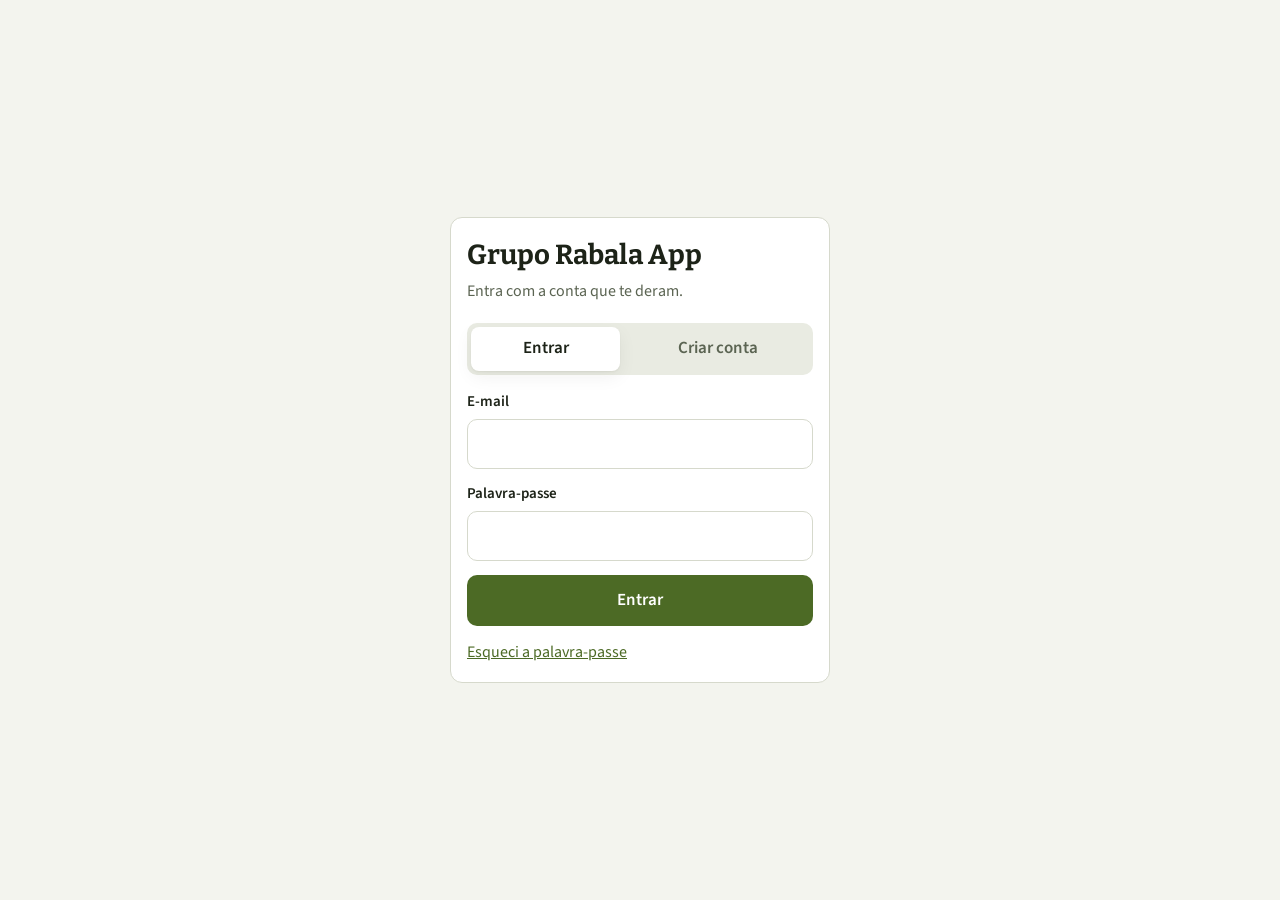
==== demo/index.html @ f33d8b39 "Publicar d418d9f441b9166a80ba194c6e316a1471ca3f76" ====
<!doctype html>
<html lang="pt-PT">
  <head>
    <meta charset="UTF-8" />
    <meta name="viewport" content="width=device-width, initial-scale=1, viewport-fit=cover" />
    <meta name="theme-color" content="#4c6a25" />
    <link rel="preconnect" href="https://fonts.googleapis.com" />
    <link rel="preconnect" href="https://fonts.gstatic.com" crossorigin />
    <link rel="stylesheet" href="https://fonts.googleapis.com/css2?family=Bitter:wght@600;700&family=Source+Sans+3:wght@400;600;700&display=swap" />
    <link rel="icon" href="/demo/icono.svg" />
    <link rel="manifest" href="/demo/manifest.webmanifest" />
    <title>Grupo Rabala App</title>
    <script type="module" crossorigin src="/demo/assets/index-zW8PrLtQ.js"></script>
    <link rel="stylesheet" crossorigin href="/demo/assets/index-sVTRcdas.css">
  </head>
  <body>
    <div id="root"></div>
  </body>
</html>
---- demo/assets/index-sVTRcdas.css ----
:root{--papel: #f3f4ee;--panel: #ffffff;--hundido: #e9ebe2;--texto: #1d2318;--suave: #5b6452;--borde: #d6d9cc;--borde-fuerte: #b9bea9;--oliva: #4c6a25;--oliva-claro: #e3ead4;--sobre-acento: #ffffff;--cobre: #a8561f;--verde: #2f7a3a;--verde-fondo: #dcefdc;--rojo: #b3261e;--rojo-fondo: #f8dcd9;--ambar: #8a5d00;--ambar-fondo: #f6ead0;--sombra: 0 1px 2px rgb(29 35 24 / .06), 0 6px 18px rgb(29 35 24 / .06);--radio: 12px;color-scheme:light;--f-titulo: "Bitter", Georgia, "Times New Roman", serif;--f-texto: "Source Sans 3", -apple-system, BlinkMacSystemFont, "Segoe UI", Roboto, sans-serif;--f-numero: "IBM Plex Mono", ui-monospace, "SF Mono", Consolas, monospace;--azul: var(--oliva);--azul-claro: var(--oliva-claro);--fondo: var(--papel);--tarjeta: var(--panel)}*{box-sizing:border-box}body{margin:0;font-family:var(--f-texto);font-size:17px;line-height:1.5;background:var(--fondo);color:var(--texto);-webkit-font-smoothing:antialiased}button{font:inherit;cursor:pointer}input,select,textarea{font:inherit}.cabecera{position:sticky;top:0;z-index:10;display:flex;align-items:center;gap:12px;padding:12px 16px;padding-top:max(12px,env(safe-area-inset-top));background:var(--panel);border-bottom:1px solid var(--borde)}.cabecera h1{font-size:18.5px;margin:0;flex:1}.cabecera .usuario{font-size:15px;color:var(--suave)}.selo-demo{margin-left:8px;padding:2px 8px;border-radius:6px;font-size:12px;font-weight:700;letter-spacing:.05em;vertical-align:middle;background:#b45309;color:#fff}.contenido{padding:16px;max-width:1100px;margin:0 auto}.pila{display:flex;flex-direction:column;gap:16px}.tarjeta{background:var(--panel);border:1px solid var(--borde);border-radius:var(--radio);padding:16px}label{display:block;font-size:15px;font-weight:600;margin-bottom:6px}.campo{margin-bottom:14px}.campo input,.campo select,.campo textarea{width:100%;padding:11px 12px;border:1px solid var(--borde);border-radius:10px;background:var(--panel);color:var(--texto)}.campo input:focus,.campo select:focus,.campo textarea:focus{outline:2px solid var(--azul);outline-offset:-1px;border-color:var(--azul)}.rejilla{display:grid;grid-template-columns:1fr 1fr;gap:0 12px}.ayuda{font-size:14px;color:var(--suave);margin:-8px 0 14px}.boton{display:inline-flex;align-items:center;justify-content:center;gap:8px;padding:12px 18px;border-radius:10px;border:1px solid transparent;background:var(--oliva);color:var(--sobre-acento);font-weight:600;width:100%}.boton:disabled{opacity:.55;cursor:not-allowed}.boton.secundario{background:var(--panel);color:var(--texto);border-color:var(--borde)}.boton.verde{background:var(--verde);color:var(--sobre-acento)}.boton.rojo{background:var(--rojo);color:var(--sobre-acento)}.boton.auto{width:auto}.boton.pequeno{padding:8px 12px;font-size:16px}.captura{display:flex;flex-direction:column;align-items:center;justify-content:center;gap:10px;padding:32px 16px;border:2px dashed var(--borde-fuerte);border-radius:var(--radio);background:var(--azul-claro);color:var(--azul);font-weight:600;text-align:center}.previsualizacion{width:100%;border-radius:var(--radio);border:1px solid var(--borde);display:block}.estado{display:inline-block;padding:3px 10px;border-radius:999px;font-size:14px;font-weight:700;white-space:nowrap}.estado.pendiente{background:var(--ambar-fondo);color:var(--ambar)}.estado.validada{background:var(--verde-fondo);color:var(--verde)}.estado.rechazada{background:var(--rojo-fondo);color:var(--rojo)}.aviso{padding:12px 14px;border-radius:10px;font-size:16px;margin-bottom:14px}.aviso.error{background:var(--rojo-fondo);color:var(--rojo)}.aviso.ok{background:var(--verde-fondo);color:var(--verde)}.aviso.info{background:var(--azul-claro);color:var(--azul)}.fila-factura{display:flex;gap:12px;align-items:center;padding:12px 0;border-bottom:1px solid var(--borde)}.fila-factura:last-child{border-bottom:0}.fila-factura .principal{flex:1;min-width:0}.fila-factura .proveedor{font-weight:600;white-space:nowrap;overflow:hidden;text-overflow:ellipsis}.fila-factura .meta{font-size:15px;color:var(--suave)}.fila-factura .importe{font-weight:700;white-space:nowrap}.filtros{display:flex;flex-wrap:wrap;gap:8px;align-items:center;margin-bottom:4px}.filtros input,.filtros select{padding:9px 11px;border:1px solid var(--borde);border-radius:10px;background:var(--panel);color:var(--texto)}.filtros input[type=search]{flex:1;min-width:180px}.resumen{display:flex;gap:12px;flex-wrap:wrap}.resumen .dato{flex:1;min-width:130px;background:var(--panel);border:1px solid var(--borde);border-radius:var(--radio);padding:14px}.resumen .dato .cifra{font-size:25.5px;font-weight:700}.resumen .dato .etiqueta{font-size:15px;color:var(--suave)}.vacio{text-align:center;color:var(--suave);padding:28px 12px}.telon{position:fixed;top:0;right:0;bottom:0;left:0;background:#0f141e8c;display:flex;align-items:flex-end;justify-content:center;z-index:50}.ficha{background:var(--panel);width:100%;max-width:620px;max-height:92vh;overflow:auto;border-radius:16px 16px 0 0;padding:18px}.ficha dl{display:grid;grid-template-columns:auto 1fr;gap:8px 16px;margin:0 0 16px;font-size:16px}.ficha dt{color:var(--suave)}.ficha dd{margin:0;text-align:right;font-weight:600}.ficha img{width:100%;border-radius:10px;border:1px solid var(--borde);margin-bottom:14px}.acciones{display:flex;gap:10px}@media (min-width: 720px){.telon{align-items:center}.ficha{border-radius:16px}}.centrado{min-height:100dvh;display:flex;align-items:center;justify-content:center;padding:20px}.acceso{width:100%;max-width:380px}.acceso h1{font-size:23px;margin:0 0 4px}.acceso p.sub{margin:0 0 20px;color:var(--suave);font-size:16px}.enlace{background:none;border:0;color:var(--azul);padding:0;font-size:16px;text-decoration:underline}.pestanas{display:flex;flex-wrap:wrap;gap:6px;background:var(--hundido);padding:4px;border-radius:10px;margin-bottom:16px}.pestanas button{flex:1 1 auto;min-width:96px;white-space:nowrap;border:0;background:transparent;padding:9px;border-radius:8px;font-weight:600;color:var(--suave)}.pestanas button[aria-selected=true]{background:var(--panel);color:var(--texto);box-shadow:var(--sombra)}.globo{display:inline-block;min-width:18px;padding:0 5px;margin-left:6px;background:var(--ambar-fondo);color:var(--ambar);border-radius:999px;font-size:12.5px;font-weight:700;line-height:18px}.sociedad{padding:14px 0;border-bottom:1px solid var(--borde)}.sociedad:last-child{border-bottom:0}.sociedad-cabecera{display:flex;align-items:flex-start;gap:12px;margin-bottom:10px}.sociedad-cabecera>div:first-child{flex:1;min-width:0}.etiqueta-campo{font-size:14px;font-weight:600;color:var(--suave);margin-bottom:6px}.fichas{display:flex;flex-wrap:wrap;gap:6px}.ficha-boton{border:1px solid var(--borde);background:var(--panel);color:var(--suave);border-radius:999px;padding:5px 12px;font-size:15px}.ficha-boton.activa{background:var(--azul-claro);border-color:var(--azul);color:var(--azul);font-weight:600}.fila-factura{width:100%;background:none;border:0;border-bottom:1px solid var(--borde);text-align:left}.estado.por-conferir{background:var(--azul-claro);color:var(--azul)}.globo.rojo{background:var(--rojo-fondo);color:var(--rojo)}.titulo-fila{display:flex;align-items:flex-start;gap:12px}.titulo-fila>div:first-child{flex:1;min-width:0}.titulo-doc{font-size:19.5px;margin:0 0 2px}.importe.grande{font-size:23px;font-weight:700}.vacio.pequeno{padding:16px;font-size:15.5px}.fila-guia{display:flex;gap:12px;align-items:center;padding:11px 16px;border-bottom:1px solid var(--borde)}.fila-guia:last-child{border-bottom:0}.fila-guia .principal{flex:1;min-width:0}.etiqueta-ia{margin-left:7px;font-size:12px;font-weight:700;letter-spacing:.03em;text-transform:uppercase;color:var(--azul);background:var(--azul-claro);border-radius:4px;padding:1px 5px;white-space:nowrap}.marca-aviso{margin-left:7px;font-size:14px;font-weight:600;color:var(--rojo);white-space:nowrap}.pila-avisos{display:flex;flex-direction:column;gap:8px}.pila-avisos .aviso{display:block}.pila-avisos .aviso b{display:block;margin-bottom:4px}.tabla-descuadre{width:100%;border-collapse:collapse;margin-top:6px;font-size:15px}.tabla-descuadre th,.tabla-descuadre td{text-align:right;padding:4px 6px}.tabla-descuadre th:first-child,.tabla-descuadre td:first-child{text-align:left}.tabla-descuadre th{font-weight:600;opacity:.75;border-bottom:1px solid currentColor}.tabla-descuadre td{font-variant-numeric:tabular-nums}.tabla-descuadre .mas,.tabla-descuadre .menos{font-weight:700}.lineas{border:1px solid var(--borde);border-radius:10px;padding:10px}.lineas-cabecera,.linea{display:grid;grid-template-columns:70px 1fr 66px 52px 26px;gap:6px;align-items:center}.lineas-cabecera{font-size:12.5px;font-weight:600;letter-spacing:.04em;text-transform:uppercase;color:var(--suave);margin-bottom:6px}.lineas-cabecera .der{text-align:right}.linea{margin-bottom:6px}.linea input{width:100%;padding:7px 8px;border:1px solid var(--borde);border-radius:7px;font-size:16px;background:var(--panel);color:var(--texto)}.linea input.der{text-align:right;font-variant-numeric:tabular-nums}.linea .quitar{border:0;background:none;color:var(--suave);font-size:22px;line-height:1;padding:0;cursor:pointer}.linea .quitar:hover{color:var(--rojo)}.ficha-estatica{border:1px solid var(--borde);background:var(--azul-claro);color:var(--azul);border-radius:999px;padding:4px 11px;font-size:15px;font-weight:600}.fila-factura.estatica{cursor:default}.captura-zona{border:1.5px dashed var(--borde);border-radius:var(--radio);background:var(--azul-claro);padding:22px 16px;text-align:center}.captura-titulo{font-weight:600;color:var(--azul);font-size:17px}.captura-ayuda{margin:4px 0 14px;font-size:14.5px;color:var(--suave)}.captura-botones{display:flex;gap:8px;justify-content:center;flex-wrap:wrap}.captura-botones .boton{flex:1 1 150px;max-width:220px}.tarjeta-pdf{display:flex;align-items:center;gap:12px;flex-wrap:wrap;border:1px solid var(--borde);border-radius:var(--radio);background:var(--panel);padding:14px;color:var(--rojo)}.tarjeta-pdf svg{flex:none}.tarjeta-pdf .principal{flex:1 1 140px;min-width:0;color:var(--texto)}.tarjeta-pdf .proveedor{overflow-wrap:anywhere}.tarjeta-pdf .boton{flex:none;white-space:nowrap}@media (max-width: 420px){.tarjeta-pdf .boton{flex:1 0 100%}}.visor-pdf{display:flex;flex-direction:column;gap:6px;align-items:flex-start}.visor-pdf iframe{width:100%;border:1px solid var(--borde);border-radius:10px;background:#fff}.visor-encaixado{padding:0 16px 14px}.fila-persona{display:flex;gap:10px;align-items:center;flex-wrap:wrap;padding:12px 16px;border-bottom:1px solid var(--borde)}.fila-persona:last-child{border-bottom:0}.fila-persona .principal{flex:1 1 180px;min-width:0}.fila-persona.apagada .principal{opacity:.55}select.mini{padding:6px 8px;border:1px solid var(--borde);border-radius:8px;background:var(--panel);font-size:15px}.cabecera .conmutador{display:flex;gap:3px;background:var(--fondo);border:1px solid var(--borde);padding:3px;border-radius:9px}.cabecera .conmutador button{border:0;background:none;padding:6px 12px;border-radius:6px;font-size:15px;font-weight:600;color:var(--suave);cursor:pointer}.cabecera .conmutador button[aria-pressed=true]{background:var(--panel);color:var(--texto);box-shadow:var(--sombra, 0 1px 2px rgba(0,0,0,.08))}@media (max-width: 560px){.cabecera{flex-wrap:wrap}.cabecera .conmutador{order:3;width:100%}}.tabla-artigos{width:100%;border-collapse:collapse;font-size:15.5px}.tabla-artigos th,.tabla-artigos td{text-align:left;padding:7px 12px;border-bottom:1px solid var(--borde)}.tabla-artigos tr:last-child td{border-bottom:0}.tabla-artigos th{font-size:12.5px;font-weight:600;letter-spacing:.04em;text-transform:uppercase;color:var(--suave)}.tabla-artigos .der{text-align:right;font-variant-numeric:tabular-nums}.aviso.bloque{display:block}.aviso.bloque b{display:block;margin-bottom:5px}.detalle-duplicado{font-size:15.5px;margin-top:2px}.ayuda{font-size:14.5px;color:var(--suave);margin:-6px 0 12px}.elector{display:flex;gap:8px;margin-bottom:14px}.elector button{flex:1;border:1px solid var(--borde);background:var(--panel);border-radius:var(--radio);padding:12px 10px;cursor:pointer;text-align:left}.elector button[aria-pressed=true]{border-color:var(--azul);background:var(--azul-claro)}.elector .que{display:block;font-weight:600;font-size:16.5px}.elector button[aria-pressed=true] .que{color:var(--azul)}.elector .cuando{display:block;font-size:14px;color:var(--suave);margin-top:2px}.interruptor{display:inline-flex;align-items:center;gap:7px;font-size:15.5px;color:var(--suave);cursor:pointer;margin:0;font-weight:400;text-transform:none;letter-spacing:0}.interruptor input{width:16px;height:16px;accent-color:var(--azul);cursor:pointer}.tarjeta.plana>.interruptor{padding:12px 16px;border-bottom:1px solid var(--borde);width:100%}.caixa-validar{margin-top:14px;padding:12px 14px;border:1px solid var(--borde);border-radius:var(--radio);background:var(--azul-claro)}.caixa-validar .interruptor{font-weight:600;color:var(--texto);align-items:flex-start}.caixa-validar .ayuda{margin:6px 0 0 23px}.aviso-instalar{margin-bottom:14px}.aviso-instalar .interruptor{font-weight:600;color:var(--texto);align-items:flex-start}.aviso-instalar .ayuda{margin:6px 0 0}.fila-con-accion{display:flex;gap:10px;align-items:center;border-bottom:1px solid var(--borde)}.fila-con-accion:last-child{border-bottom:0}.fila-con-accion .fila-factura{border-bottom:0}.fila-con-accion>.boton{flex:0 0 auto}.barra-voltar{display:flex;align-items:center;gap:10px;padding:8px 16px 0;max-width:720px;margin:0 auto}.titulo-zona{font-weight:600;font-size:17px}.ayuda.centro{text-align:center;margin:10px 0 2px}.menu-grande{display:grid;gap:14px}.menu-grande .cartao{display:grid;grid-template-columns:52px 1fr;grid-template-rows:auto auto;gap:2px 14px;align-items:center;text-align:left;padding:20px 18px;border:1px solid var(--borde);border-radius:16px;background:var(--tarjeta);color:inherit;cursor:pointer;font:inherit}.menu-grande .cartao:active{transform:scale(.99)}.menu-grande .icone{grid-row:1 / 3;font-size:39px;text-align:center}.menu-grande .que{font-size:19.5px;font-weight:650;display:flex;align-items:center;gap:8px}.menu-grande .cuando{font-size:15px;color:var(--suave)}.titulillo{font-size:14px;text-transform:uppercase;letter-spacing:.04em;color:var(--suave);font-weight:650;margin:0 0 8px}.origens{display:grid;gap:6px;margin:6px 0 10px}.linha-origem{display:flex;align-items:center;gap:10px;padding:8px 10px;border:1px solid var(--borde);border-radius:10px}.linha-origem .interruptor{flex:1;margin:0;align-items:center}.linha-origem .meta{display:block;font-size:14px;color:var(--suave)}.linha-origem.travada{opacity:.45}.kg-origem{width:96px;text-align:right}.kg-origem:disabled{background:var(--fondo)}.ok-texto{color:var(--verde)}.lista-avisos{margin:6px 0 0;padding-left:18px;font-size:14.5px}.lista-avisos li{margin:3px 0}h1,h2,h3,.cabecera h1,.acceso h1,.titulo-doc,.menu-grande .que{font-family:var(--f-titulo);text-wrap:balance}.cabecera h1{font-size:19.5px;font-weight:700}.acceso h1{font-size:27.5px}.importe,.resumen .dato .cifra,.tabla-artigos .der,.linea input.der,.tabla-descuadre td,.kg-origem{font-variant-numeric:tabular-nums;font-feature-settings:"tnum"}.importe,.resumen .dato .cifra{font-weight:700}.titulillo,.lineas-cabecera,.tabla-artigos th{letter-spacing:.06em}.cabecera{background:color-mix(in srgb,var(--papel) 92%,transparent);-webkit-backdrop-filter:blur(6px);backdrop-filter:blur(6px)}.tarjeta{box-shadow:none}.estado{display:inline-flex;align-items:center;gap:5px}.estado:before{content:"";width:6px;height:6px;border-radius:50%;background:currentColor}.boton{transition:filter .15s,background .15s}.boton:hover:not(:disabled){filter:brightness(1.07)}.boton.secundario:hover:not(:disabled){background:var(--hundido);filter:none}.fila-factura:hover,.fila-guia:hover{background:color-mix(in srgb,var(--hundido) 60%,transparent)}.fila-factura.estatica:hover{background:none}.menu-grande .cartao{box-shadow:var(--sombra);transition:border-color .15s}.menu-grande .cartao:hover,.ficha-boton.activa,.elector button[aria-pressed=true]{border-color:var(--oliva)}:focus-visible{outline:2px solid var(--oliva);outline-offset:2px}.campo input:focus,.campo select:focus,.campo textarea:focus{outline:2px solid var(--oliva);border-color:var(--oliva)}input[type=checkbox],input[type=radio]{accent-color:var(--oliva)}.ficha{box-shadow:var(--sombra)}@media (prefers-reduced-motion: reduce){*{transition:none!important}}.seletor-parcelas .linha-seletor{display:flex;flex-wrap:wrap;gap:8px;align-items:center;margin-bottom:8px}.seletor-parcelas .linha-seletor .ayuda{margin:0 0 0 auto;font-variant-numeric:tabular-nums}.zonas{display:grid;gap:6px}.zona{border:1px solid var(--borde);border-radius:10px;background:var(--panel)}.zona.cheia{background:var(--oliva-claro);border-color:var(--oliva)}.zona-cab{display:flex;align-items:center;gap:4px;padding-left:10px}.zona-cab input[type=checkbox],.zona-parcelas input[type=checkbox]{width:22px;height:22px;accent-color:var(--oliva);flex:none;margin:0}.zona-abrir{flex:1;display:flex;align-items:center;gap:8px;min-height:48px;padding:6px 10px;background:none;border:0;font:inherit;color:inherit;text-align:left;cursor:pointer}.zona-abrir:after{content:"▸";color:var(--suave)}.zona-abrir[aria-expanded=true]:after{content:"▾"}.zona-nome{font-weight:600}.zona-ha{margin-left:auto;color:var(--suave);font-size:15px;text-align:right;font-variant-numeric:tabular-nums}.zona-parcelas{padding:0 12px 8px 14px;border-top:1px solid var(--borde)}.zona-parcelas label{display:flex;align-items:center;gap:10px;min-height:44px;border-bottom:1px solid var(--hundido);cursor:pointer}.zona-parcelas label:last-child{border-bottom:0}.inv{margin-left:6px;font-size:12px;font-weight:700;color:var(--cobre);background:var(--ambar-fondo);border-radius:4px;padding:0 5px;letter-spacing:.03em;vertical-align:middle}.linha-produto{padding:10px 0;border-bottom:1px solid var(--hundido)}.linha-produto:last-of-type{border-bottom:0}.linha-produto select,.linha-produto input{width:100%}.linha-dose{display:grid;grid-template-columns:1fr 1.4fr auto;gap:8px;margin-top:8px}.linha-produto .ayuda{margin:6px 0 0}.tabla-ordem{width:100%;border-collapse:collapse;margin-top:10px;font-size:16px}.tabla-ordem th{text-align:left;font-size:14px;color:var(--suave);font-weight:600;border-bottom:1px solid var(--borde);padding:4px 6px 4px 0}.tabla-ordem td{padding:6px 6px 6px 0;border-bottom:1px solid var(--hundido);vertical-align:top;font-variant-numeric:tabular-nums}.tabla-ordem td.n{text-align:right;white-space:nowrap}.tabla-ordem tr.suave td{color:var(--suave);font-size:15px}.ficha-ordem{border:2px solid var(--oliva)}.ficha-ordem-cab{display:flex;gap:10px;align-items:flex-start;justify-content:space-between}.ficha-ordem-cab .ayuda{margin:2px 0 0}.zona-linha{margin:6px 0}.aviso.aviso-obs{background:var(--ambar-fondo);color:var(--texto);margin-top:10px}.acciones.envolver{flex-wrap:wrap}.acciones.envolver .boton{flex:1 1 160px}.custo-cab{display:flex;align-items:baseline;justify-content:space-between;gap:10px}.custo-cab .titulillo{margin:0}.cifra-media{font-size:22px;font-weight:700;font-variant-numeric:tabular-nums}.linha-produto select,.linha-produto input,.contenido>select,.tarjeta>select{width:100%;padding:11px 12px;border:1px solid var(--borde);border-radius:10px;background:var(--panel);color:var(--texto)}.classificar{margin-bottom:14px}.classificar-cab{display:flex;flex-wrap:wrap;align-items:center;gap:8px 12px;margin-bottom:10px}.classificar-cab .titulillo{margin:0}.classificar-editor .elector{margin-bottom:12px}.linhas-reparto{display:grid;gap:8px}.linha-reparto{border:1px solid var(--borde);border-radius:10px;padding:10px 12px;background:var(--panel)}.lr-cab{display:flex;align-items:center;gap:8px;margin-bottom:8px}.lr-desc{font-weight:600}.lr-cab input{flex:1}.lr-campos{display:grid;grid-template-columns:1fr 1fr;gap:10px}.lr-campos label{font-size:13px;color:var(--suave);margin:0}.linha-reparto input,.linha-reparto select{width:100%;padding:10px 12px;border:1px solid var(--borde);border-radius:8px;background:var(--panel);color:var(--texto)}.linha-reparto input.num{text-align:right;font-variant-numeric:tabular-nums;margin-top:4px;font-size:17px;color:var(--texto)}.linha-reparto select{margin-top:8px}.busca-produto{position:relative}.busca-produto input[type=search]{width:100%;padding:11px 12px;border:1px solid var(--borde);border-radius:10px;background:var(--panel);color:var(--texto)}.busca-lista{margin-top:4px;border:1px solid var(--borde);border-radius:10px;background:var(--panel);box-shadow:var(--sombra);padding:4px}.busca-lista button[role=option]{display:flex;width:100%;justify-content:space-between;gap:8px;text-align:left;padding:10px;min-height:44px;border:0;border-radius:8px;background:none;font:inherit;color:inherit;cursor:pointer}.busca-lista button[role=option]:hover,.busca-lista button[aria-selected=true]{background:var(--oliva-claro)}.busca-meta{color:var(--suave);font-size:14px;white-space:nowrap}.busca-lista .ayuda{margin:8px 10px}.busca-nova{border-top:1px solid var(--hundido);margin-top:4px;padding:8px 6px 4px}.busca-nova-titulo{display:block;font-weight:600;margin-bottom:6px}.busca-nova-linha{display:flex;gap:8px}.busca-nova-linha select{flex:1;padding:8px 10px;border:1px solid var(--borde);border-radius:8px;background:var(--panel)}.fila-tarifa{display:grid;grid-template-columns:1fr 96px auto;gap:8px;align-items:center;padding:8px 0;border-bottom:1px solid var(--hundido)}.fila-tarifa:last-of-type{border-bottom:0}.fila-tarifa label{margin:0;font-weight:600}.fila-tarifa input{width:100%;padding:9px 10px;border:1px solid var(--borde);border-radius:8px;background:var(--panel);text-align:right}.ia-estimado{font-size:30px;font-weight:700}.ia-meta{color:var(--suave);font-size:14.5px;margin:0}.parcela-custo{background:var(--panel);border:1px solid var(--borde);border-radius:var(--radio);margin-bottom:10px}.parcela-custo>button{all:unset;box-sizing:border-box;display:block;width:100%;padding:14px 16px;cursor:pointer}.parcela-custo>button:focus-visible{outline:2px solid var(--oliva);outline-offset:-2px;border-radius:var(--radio)}.nome-parcela{font-weight:700}.eurkg{font-weight:700;font-size:18px;white-space:nowrap;font-variant-numeric:tabular-nums}.numeros-parcela{display:flex;flex-wrap:wrap;gap:4px 16px;font-size:15px;margin-top:6px;font-variant-numeric:tabular-nums}.numeros-parcela b{font-weight:600}.mau{color:var(--rojo)}.justo{color:var(--ambar)}.bom{color:var(--verde)}.barra-custo{position:relative;height:8px;background:var(--hundido);border-radius:4px;margin-top:10px}.barra-custo .enche{position:absolute;inset:0 auto 0 0;border-radius:4px;background:var(--suave)}.barra-custo .enche.mau{background:var(--rojo)}.barra-custo .enche.justo{background:var(--ambar)}.barra-custo .enche.bom{background:var(--verde)}.barra-custo .marca{position:absolute;top:-4px;bottom:-4px;width:2px;background:var(--texto)}.detalhe-parcela{padding:0 16px 14px}.etiq-custo{font-weight:600}.etiq-custo.mau,.etiq-custo.justo,.etiq-custo.bom{padding:1px 8px;border-radius:999px;font-size:14px}.etiq-custo.mau{background:var(--rojo-fondo)}.etiq-custo.justo{background:var(--ambar-fondo)}.etiq-custo.bom{background:var(--verde-fondo)}.rega-semana{display:flex;align-items:center;justify-content:space-between;gap:8px;font-weight:600}.rega-tabela-envolve{overflow-x:auto;margin:0 -4px}.rega-tabela{border-collapse:collapse;width:100%;font-size:13.5px}.rega-tabela th,.rega-tabela td{border-bottom:1px solid var(--linea, #e3e5dc);padding:4px 3px;text-align:center;white-space:nowrap}.rega-tabela th[scope=row]{text-align:left;white-space:normal;min-width:110px}.rega-tabela .forte,.rega-adubo .forte,.rega-turno-ajuste .forte{font-weight:700}.rega-tabela.editar input{width:42px;padding:4px 2px;text-align:center;font-size:14px}.rega-sub{display:block;color:var(--suave);font-size:12px;font-weight:400}.rega-adubo ul{margin:4px 0 8px;padding-left:18px;font-size:14px}.rega-adubo-editar{border:1px solid var(--linea, #e3e5dc);border-radius:10px;padding:10px;margin-bottom:8px}.rega-escolhas{display:flex;flex-wrap:wrap;gap:4px 12px;margin:6px 0}.rega-dias{display:flex;gap:4px;flex-wrap:wrap;margin:6px 0}.rega-dias button{border:1px solid var(--linea, #d6d9cc);background:transparent;border-radius:8px;padding:5px 8px;font-size:13.5px}.rega-dias button[aria-pressed=true]{background:var(--verde, #4c6a25);color:#fff;border-color:transparent}.rega-nota{white-space:pre-wrap;background:var(--fondo-suave, #f3f4ee);border-radius:8px;padding:8px 10px;margin:0}.rega-turno-ajuste{border-bottom:1px solid var(--linea, #e3e5dc);padding:8px 0}.rega-tabela.plano td{vertical-align:top;min-width:64px}.rega-h{display:block;font-size:12px;white-space:nowrap}.rega-celula-adubo{display:block;font-size:12px;white-space:nowrap;color:var(--verde, #4c6a25);font-weight:700;margin-top:2px}.rega-celula-adubo.alerta{color:#b3261e}.rega-tabela.quadro td,.rega-tabela.quadro th{font-size:12.5px}.rega-tabela.quadro th[scope=row]{white-space:nowrap;color:var(--suave);font-weight:600}.rega-totais{margin:0;padding-left:18px}.azeite-cab{display:flex;justify-content:space-between;align-items:baseline;gap:10px}.azeite-cab .titulillo{margin:0}.azeite-numeros{display:grid;grid-template-columns:repeat(3,1fr);gap:6px;margin:10px 0 6px}.azeite-numeros div{background:var(--panel);border:1px solid var(--borde);border-radius:var(--radio);padding:6px 8px}.azeite-numeros b{display:block;font-size:17px;font-variant-numeric:tabular-nums}.azeite-numeros span{font-size:13px;color:var(--suave)}@media (min-width: 760px){.azeite-numeros{grid-template-columns:repeat(6,1fr)}}.azeite-notas{margin:0}.azeite-parcela{border-top:1px solid var(--borde);margin-top:12px;padding-top:12px}.grafico-anos{display:flex;align-items:flex-end;gap:10px;height:170px;padding:6px 2px 0;border-bottom:1px solid var(--borde-fuerte)}.grafico-anos .coluna{flex:1;display:flex;flex-direction:column;align-items:center;justify-content:flex-end;height:100%;min-width:0}.grafico-anos .barra{width:100%;max-width:56px;border-radius:4px 4px 0 0;background:var(--oliva)}.grafico-anos .barra.azeite{background:var(--cobre)}.grafico-anos .barra.em-curso{background:transparent;border:2px dashed var(--oliva);border-bottom:0}.grafico-anos .barra.azeite.em-curso{border-color:var(--cobre)}.grafico-anos .valor{font-size:13px;font-weight:600;font-variant-numeric:tabular-nums;margin-bottom:3px;white-space:nowrap}.grafico-eixo{display:flex;gap:10px;padding:4px 2px 0}.grafico-eixo span{flex:1;text-align:center;font-size:13px;color:var(--suave)}.barra-orcamento{position:relative;height:16px;background:var(--hundido);border-radius:4px;margin:4px 0 2px}.barra-orcamento .gasto{position:absolute;left:0;top:0;bottom:0;border-radius:4px;background:var(--oliva)}.barra-orcamento .gasto.acima{background:var(--cobre)}.barra-orcamento .previsto{position:absolute;left:0;top:-3px;bottom:-3px;border:2px dashed var(--suave);border-radius:4px}
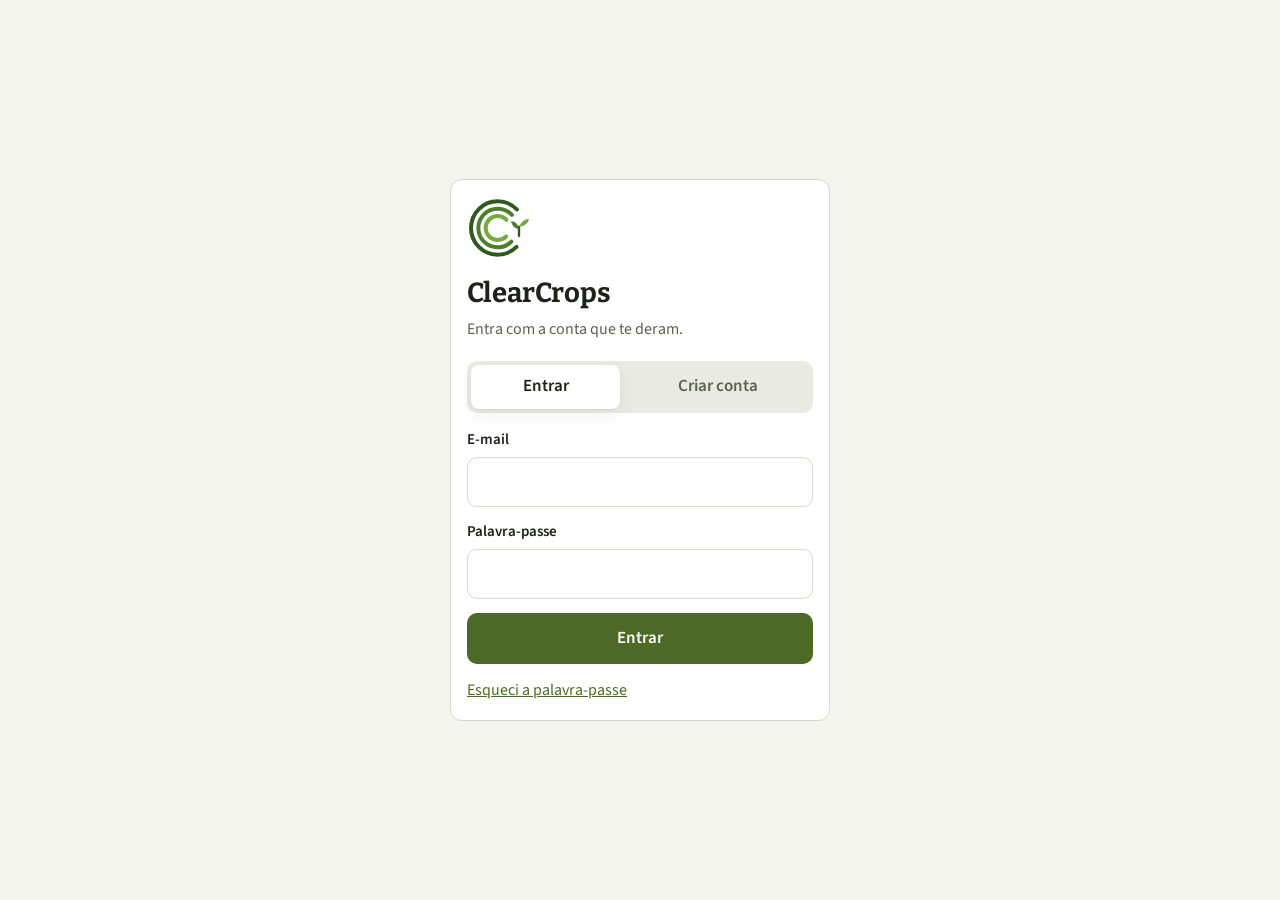
==== commit 3d0edf61: "Publicar 10f985551e704d81653de9328d78a31f1d2e2113" ====
--- a/demo/index.html
+++ b/demo/index.html
@@ -1,17 +1,17 @@
 <!doctype html>
 <html lang="pt-PT">
   <head>
+    <meta http-equiv="Content-Security-Policy" content="default-src 'self'; script-src 'self'; style-src 'self'; img-src 'self' data: blob: https://*.supabase.co; font-src 'self' data:; connect-src 'self' https://*.supabase.co wss://*.supabase.co; frame-src 'self' blob: https://*.supabase.co; worker-src 'self' blob:; object-src 'self' blob:; manifest-src 'self'; base-uri 'self'; form-action 'self'" />
     <meta charset="UTF-8" />
     <meta name="viewport" content="width=device-width, initial-scale=1, viewport-fit=cover" />
-    <meta name="theme-color" content="#4c6a25" />
-    <link rel="preconnect" href="https://fonts.googleapis.com" />
-    <link rel="preconnect" href="https://fonts.gstatic.com" crossorigin />
-    <link rel="stylesheet" href="https://fonts.googleapis.com/css2?family=Bitter:wght@600;700&family=Source+Sans+3:wght@400;600;700&display=swap" />
-    <link rel="icon" href="/demo/icono.svg" />
-    <link rel="manifest" href="/demo/manifest.webmanifest" />
-    <title>Grupo Rabala App</title>
-    <script type="module" crossorigin src="/demo/assets/index-zW8PrLtQ.js"></script>
-    <link rel="stylesheet" crossorigin href="/demo/assets/index-sVTRcdas.css">
+    <meta name="theme-color" content="#2F5A1E" />
+    <link rel="icon" href="/demo/icono.svg" type="image/svg+xml" />
+    <link rel="icon" href="/demo/icono-192.png?v=2" sizes="192x192" type="image/png" />
+    <link rel="apple-touch-icon" href="/demo/apple-touch-icon.png?v=2" />
+    <link rel="manifest" href="/demo/manifest.webmanifest?v=2" />
+    <title>ClearCrops</title>
+    <script type="module" crossorigin src="/demo/assets/index-BtesUf_n.js"></script>
+    <link rel="stylesheet" crossorigin href="/demo/assets/index-DK-pfnkE.css">
   </head>
   <body>
     <div id="root"></div>
--- a/demo/assets/index-DK-pfnkE.css
+++ b/demo/assets/index-DK-pfnkE.css
@@ -0,0 +1 @@
+@font-face{font-family:Bitter;font-style:normal;font-display:swap;font-weight:600;src:url(/demo/assets/bitter-cyrillic-ext-600-normal-D4LdNtlu.woff2) format("woff2"),url(/demo/assets/bitter-cyrillic-ext-600-normal-Be8gG0qY.woff) format("woff");unicode-range:U+0460-052F,U+1C80-1C8A,U+20B4,U+2DE0-2DFF,U+A640-A69F,U+FE2E-FE2F}@font-face{font-family:Bitter;font-style:normal;font-display:swap;font-weight:600;src:url(/demo/assets/bitter-cyrillic-600-normal-BIB9ACnB.woff2) format("woff2"),url(/demo/assets/bitter-cyrillic-600-normal-BROH5NoY.woff) format("woff");unicode-range:U+0301,U+0400-045F,U+0490-0491,U+04B0-04B1,U+2116}@font-face{font-family:Bitter;font-style:normal;font-display:swap;font-weight:600;src:url(/demo/assets/bitter-vietnamese-600-normal-lEyTimI9.woff2) format("woff2"),url(/demo/assets/bitter-vietnamese-600-normal-Dzobkwkh.woff) format("woff");unicode-range:U+0102-0103,U+0110-0111,U+0128-0129,U+0168-0169,U+01A0-01A1,U+01AF-01B0,U+0300-0301,U+0303-0304,U+0308-0309,U+0323,U+0329,U+1EA0-1EF9,U+20AB}@font-face{font-family:Bitter;font-style:normal;font-display:swap;font-weight:600;src:url(/demo/assets/bitter-latin-ext-600-normal-DxC12ifL.woff2) format("woff2"),url(/demo/assets/bitter-latin-ext-600-normal-BBOd3Y0T.woff) format("woff");unicode-range:U+0100-02BA,U+02BD-02C5,U+02C7-02CC,U+02CE-02D7,U+02DD-02FF,U+0304,U+0308,U+0329,U+1D00-1DBF,U+1E00-1E9F,U+1EF2-1EFF,U+2020,U+20A0-20AB,U+20AD-20C0,U+2113,U+2C60-2C7F,U+A720-A7FF}@font-face{font-family:Bitter;font-style:normal;font-display:swap;font-weight:600;src:url(/demo/assets/bitter-latin-600-normal-B6efaj8C.woff2) format("woff2"),url(/demo/assets/bitter-latin-600-normal-Bm9hnW4x.woff) format("woff");unicode-range:U+0000-00FF,U+0131,U+0152-0153,U+02BB-02BC,U+02C6,U+02DA,U+02DC,U+0304,U+0308,U+0329,U+2000-206F,U+20AC,U+2122,U+2191,U+2193,U+2212,U+2215,U+FEFF,U+FFFD}@font-face{font-family:Bitter;font-style:normal;font-display:swap;font-weight:700;src:url(/demo/assets/bitter-cyrillic-ext-700-normal-BTfmN3R0.woff2) format("woff2"),url(/demo/assets/bitter-cyrillic-ext-700-normal-YNYL6Z_6.woff) format("woff");unicode-range:U+0460-052F,U+1C80-1C8A,U+20B4,U+2DE0-2DFF,U+A640-A69F,U+FE2E-FE2F}@font-face{font-family:Bitter;font-style:normal;font-display:swap;font-weight:700;src:url(/demo/assets/bitter-cyrillic-700-normal-DRYQFD3X.woff2) format("woff2"),url(/demo/assets/bitter-cyrillic-700-normal-CM4zHj_N.woff) format("woff");unicode-range:U+0301,U+0400-045F,U+0490-0491,U+04B0-04B1,U+2116}@font-face{font-family:Bitter;font-style:normal;font-display:swap;font-weight:700;src:url(/demo/assets/bitter-vietnamese-700-normal-lJqT1rDm.woff2) format("woff2"),url(/demo/assets/bitter-vietnamese-700-normal-B5UdXa74.woff) format("woff");unicode-range:U+0102-0103,U+0110-0111,U+0128-0129,U+0168-0169,U+01A0-01A1,U+01AF-01B0,U+0300-0301,U+0303-0304,U+0308-0309,U+0323,U+0329,U+1EA0-1EF9,U+20AB}@font-face{font-family:Bitter;font-style:normal;font-display:swap;font-weight:700;src:url(/demo/assets/bitter-latin-ext-700-normal-CpTulLlj.woff2) format("woff2"),url(/demo/assets/bitter-latin-ext-700-normal-q5xBgpTW.woff) format("woff");unicode-range:U+0100-02BA,U+02BD-02C5,U+02C7-02CC,U+02CE-02D7,U+02DD-02FF,U+0304,U+0308,U+0329,U+1D00-1DBF,U+1E00-1E9F,U+1EF2-1EFF,U+2020,U+20A0-20AB,U+20AD-20C0,U+2113,U+2C60-2C7F,U+A720-A7FF}@font-face{font-family:Bitter;font-style:normal;font-display:swap;font-weight:700;src:url(/demo/assets/bitter-latin-700-normal-1jQzrEdb.woff2) format("woff2"),url(/demo/assets/bitter-latin-700-normal-BHV1FLDM.woff) format("woff");unicode-range:U+0000-00FF,U+0131,U+0152-0153,U+02BB-02BC,U+02C6,U+02DA,U+02DC,U+0304,U+0308,U+0329,U+2000-206F,U+20AC,U+2122,U+2191,U+2193,U+2212,U+2215,U+FEFF,U+FFFD}@font-face{font-family:"Source Sans 3";font-style:normal;font-display:swap;font-weight:400;src:url(/demo/assets/source-sans-3-cyrillic-ext-400-normal-BwJdxs7r.woff2) format("woff2"),url(/demo/assets/source-sans-3-cyrillic-ext-400-normal-BqOlcezh.woff) format("woff");unicode-range:U+0460-052F,U+1C80-1C8A,U+20B4,U+2DE0-2DFF,U+A640-A69F,U+FE2E-FE2F}@font-face{font-family:"Source Sans 3";font-style:normal;font-display:swap;font-weight:400;src:url(/demo/assets/source-sans-3-cyrillic-400-normal-DjhbW-4D.woff2) format("woff2"),url(/demo/assets/source-sans-3-cyrillic-400-normal-DkNBMcYd.woff) format("woff");unicode-range:U+0301,U+0400-045F,U+0490-0491,U+04B0-04B1,U+2116}@font-face{font-family:"Source Sans 3";font-style:normal;font-display:swap;font-weight:400;src:url(/demo/assets/source-sans-3-greek-ext-400-normal-CpIwTHMM.woff2) format("woff2"),url(/demo/assets/source-sans-3-greek-ext-400-normal-CN4VBqpr.woff) format("woff");unicode-range:U+1F00-1FFF}@font-face{font-family:"Source Sans 3";font-style:normal;font-display:swap;font-weight:400;src:url(/demo/assets/source-sans-3-greek-400-normal-DZReXJla.woff2) format("woff2"),url(/demo/assets/source-sans-3-greek-400-normal-DyO2Yfz5.woff) format("woff");unicode-range:U+0370-0377,U+037A-037F,U+0384-038A,U+038C,U+038E-03A1,U+03A3-03FF}@font-face{font-family:"Source Sans 3";font-style:normal;font-display:swap;font-weight:400;src:url(/demo/assets/source-sans-3-vietnamese-400-normal-CwtaIDr2.woff2) format("woff2"),url(/demo/assets/source-sans-3-vietnamese-400-normal-eMQk7hmk.woff) format("woff");unicode-range:U+0102-0103,U+0110-0111,U+0128-0129,U+0168-0169,U+01A0-01A1,U+01AF-01B0,U+0300-0301,U+0303-0304,U+0308-0309,U+0323,U+0329,U+1EA0-1EF9,U+20AB}@font-face{font-family:"Source Sans 3";font-style:normal;font-display:swap;font-weight:400;src:url(/demo/assets/source-sans-3-latin-ext-400-normal-UNsKFIBq.woff2) format("woff2"),url(/demo/assets/source-sans-3-latin-ext-400-normal-D5P-Ud2J.woff) format("woff");unicode-range:U+0100-02BA,U+02BD-02C5,U+02C7-02CC,U+02CE-02D7,U+02DD-02FF,U+0304,U+0308,U+0329,U+1D00-1DBF,U+1E00-1E9F,U+1EF2-1EFF,U+2020,U+20A0-20AB,U+20AD-20C4,U+2113,U+2C60-2C7F,U+A720-A7FF}@font-face{font-family:"Source Sans 3";font-style:normal;font-display:swap;font-weight:400;src:url(/demo/assets/source-sans-3-latin-400-normal-DQi5PRDE.woff2) format("woff2"),url(/demo/assets/source-sans-3-latin-400-normal-RR2C27NP.woff) format("woff");unicode-range:U+0000-00FF,U+0131,U+0152-0153,U+02BB-02BC,U+02C6,U+02DA,U+02DC,U+0304,U+0308,U+0329,U+2000-206F,U+20AC,U+2122,U+2191,U+2193,U+2212,U+2215,U+FEFF,U+FFFD}@font-face{font-family:"Source Sans 3";font-style:normal;font-display:swap;font-weight:600;src:url(/demo/assets/source-sans-3-cyrillic-ext-600-normal-6AhwUnSr.woff2) format("woff2"),url(/demo/assets/source-sans-3-cyrillic-ext-600-normal-Cjpx_pje.woff) format("woff");unicode-range:U+0460-052F,U+1C80-1C8A,U+20B4,U+2DE0-2DFF,U+A640-A69F,U+FE2E-FE2F}@font-face{font-family:"Source Sans 3";font-style:normal;font-display:swap;font-weight:600;src:url(/demo/assets/source-sans-3-cyrillic-600-normal-BnFu5nHC.woff2) format("woff2"),url(/demo/assets/source-sans-3-cyrillic-600-normal-CloKWf-q.woff) format("woff");unicode-range:U+0301,U+0400-045F,U+0490-0491,U+04B0-04B1,U+2116}@font-face{font-family:"Source Sans 3";font-style:normal;font-display:swap;font-weight:600;src:url(/demo/assets/source-sans-3-greek-ext-600-normal-DynePNDL.woff2) format("woff2"),url(/demo/assets/source-sans-3-greek-ext-600-normal-CnpzyT-3.woff) format("woff");unicode-range:U+1F00-1FFF}@font-face{font-family:"Source Sans 3";font-style:normal;font-display:swap;font-weight:600;src:url(/demo/assets/source-sans-3-greek-600-normal-BSO157bq.woff2) format("woff2"),url(/demo/assets/source-sans-3-greek-600-normal-B42bzTIr.woff) format("woff");unicode-range:U+0370-0377,U+037A-037F,U+0384-038A,U+038C,U+038E-03A1,U+03A3-03FF}@font-face{font-family:"Source Sans 3";font-style:normal;font-display:swap;font-weight:600;src:url(/demo/assets/source-sans-3-vietnamese-600-normal-B2sTNYey.woff2) format("woff2"),url(/demo/assets/source-sans-3-vietnamese-600-normal-BzH4Q14_.woff) format("woff");unicode-range:U+0102-0103,U+0110-0111,U+0128-0129,U+0168-0169,U+01A0-01A1,U+01AF-01B0,U+0300-0301,U+0303-0304,U+0308-0309,U+0323,U+0329,U+1EA0-1EF9,U+20AB}@font-face{font-family:"Source Sans 3";font-style:normal;font-display:swap;font-weight:600;src:url(/demo/assets/source-sans-3-latin-ext-600-normal-AEyhgUpm.woff2) format("woff2"),url(/demo/assets/source-sans-3-latin-ext-600-normal-D2VZAM8_.woff) format("woff");unicode-range:U+0100-02BA,U+02BD-02C5,U+02C7-02CC,U+02CE-02D7,U+02DD-02FF,U+0304,U+0308,U+0329,U+1D00-1DBF,U+1E00-1E9F,U+1EF2-1EFF,U+2020,U+20A0-20AB,U+20AD-20C4,U+2113,U+2C60-2C7F,U+A720-A7FF}@font-face{font-family:"Source Sans 3";font-style:normal;font-display:swap;font-weight:600;src:url(/demo/assets/source-sans-3-latin-600-normal-DeckBYAU.woff2) format("woff2"),url(/demo/assets/source-sans-3-latin-600-normal-Ck0n4g8U.woff) format("woff");unicode-range:U+0000-00FF,U+0131,U+0152-0153,U+02BB-02BC,U+02C6,U+02DA,U+02DC,U+0304,U+0308,U+0329,U+2000-206F,U+20AC,U+2122,U+2191,U+2193,U+2212,U+2215,U+FEFF,U+FFFD}@font-face{font-family:"Source Sans 3";font-style:normal;font-display:swap;font-weight:700;src:url(/demo/assets/source-sans-3-cyrillic-ext-700-normal-BhUSqjb8.woff2) format("woff2"),url(/demo/assets/source-sans-3-cyrillic-ext-700-normal-COA7LiPB.woff) format("woff");unicode-range:U+0460-052F,U+1C80-1C8A,U+20B4,U+2DE0-2DFF,U+A640-A69F,U+FE2E-FE2F}@font-face{font-family:"Source Sans 3";font-style:normal;font-display:swap;font-weight:700;src:url(/demo/assets/source-sans-3-cyrillic-700-normal-CIuudVLB.woff2) format("woff2"),url(/demo/assets/source-sans-3-cyrillic-700-normal-D_p3L75o.woff) format("woff");unicode-range:U+0301,U+0400-045F,U+0490-0491,U+04B0-04B1,U+2116}@font-face{font-family:"Source Sans 3";font-style:normal;font-display:swap;font-weight:700;src:url(/demo/assets/source-sans-3-greek-ext-700-normal-Dd6uIcuy.woff2) format("woff2"),url(/demo/assets/source-sans-3-greek-ext-700-normal-KTP46hTS.woff) format("woff");unicode-range:U+1F00-1FFF}@font-face{font-family:"Source Sans 3";font-style:normal;font-display:swap;font-weight:700;src:url(/demo/assets/source-sans-3-greek-700-normal-C8Tp2qRF.woff2) format("woff2"),url(/demo/assets/source-sans-3-greek-700-normal-C-sAg5NG.woff) format("woff");unicode-range:U+0370-0377,U+037A-037F,U+0384-038A,U+038C,U+038E-03A1,U+03A3-03FF}@font-face{font-family:"Source Sans 3";font-style:normal;font-display:swap;font-weight:700;src:url(/demo/assets/source-sans-3-vietnamese-700-normal-Bgamivog.woff2) format("woff2"),url(/demo/assets/source-sans-3-vietnamese-700-normal-W-J7ohm4.woff) format("woff");unicode-range:U+0102-0103,U+0110-0111,U+0128-0129,U+0168-0169,U+01A0-01A1,U+01AF-01B0,U+0300-0301,U+0303-0304,U+0308-0309,U+0323,U+0329,U+1EA0-1EF9,U+20AB}@font-face{font-family:"Source Sans 3";font-style:normal;font-display:swap;font-weight:700;src:url(/demo/assets/source-sans-3-latin-ext-700-normal-6Xi0A2be.woff2) format("woff2"),url(/demo/assets/source-sans-3-latin-ext-700-normal-C1ecyfgK.woff) format("woff");unicode-range:U+0100-02BA,U+02BD-02C5,U+02C7-02CC,U+02CE-02D7,U+02DD-02FF,U+0304,U+0308,U+0329,U+1D00-1DBF,U+1E00-1E9F,U+1EF2-1EFF,U+2020,U+20A0-20AB,U+20AD-20C4,U+2113,U+2C60-2C7F,U+A720-A7FF}@font-face{font-family:"Source Sans 3";font-style:normal;font-display:swap;font-weight:700;src:url(/demo/assets/source-sans-3-latin-700-normal-CkzU-mV9.woff2) format("woff2"),url(/demo/assets/source-sans-3-latin-700-normal-B-h9tW5h.woff) format("woff");unicode-range:U+0000-00FF,U+0131,U+0152-0153,U+02BB-02BC,U+02C6,U+02DA,U+02DC,U+0304,U+0308,U+0329,U+2000-206F,U+20AC,U+2122,U+2191,U+2193,U+2212,U+2215,U+FEFF,U+FFFD}:root{--papel: #f3f4ee;--panel: #ffffff;--hundido: #e9ebe2;--texto: #1d2318;--suave: #5b6452;--borde: #d6d9cc;--borde-fuerte: #b9bea9;--oliva: #4c6a25;--oliva-claro: #e3ead4;--sobre-acento: #ffffff;--cobre: #a8561f;--verde: #2f7a3a;--verde-fondo: #dcefdc;--rojo: #b3261e;--rojo-fondo: #f8dcd9;--ambar: #8a5d00;--ambar-fondo: #f6ead0;--sombra: 0 1px 2px rgb(29 35 24 / .06), 0 6px 18px rgb(29 35 24 / .06);--radio: 12px;color-scheme:light;--f-titulo: "Bitter", Georgia, "Times New Roman", serif;--f-texto: "Source Sans 3", -apple-system, BlinkMacSystemFont, "Segoe UI", Roboto, sans-serif;--f-numero: "IBM Plex Mono", ui-monospace, "SF Mono", Consolas, monospace;--azul: var(--oliva);--azul-claro: var(--oliva-claro);--fondo: var(--papel);--tarjeta: var(--panel)}*{box-sizing:border-box}body{margin:0;font-family:var(--f-texto);font-size:17px;line-height:1.5;background:var(--fondo);color:var(--texto);-webkit-font-smoothing:antialiased}button{font:inherit;cursor:pointer}input,select,textarea{font:inherit}.cabecera{position:sticky;top:0;z-index:10;display:flex;align-items:center;gap:12px;padding:12px 16px;padding-top:max(12px,env(safe-area-inset-top));background:var(--panel);border-bottom:1px solid var(--borde)}.cabecera h1{font-size:18.5px;margin:0;flex:1}.marca-cliente{display:flex;align-items:center;gap:8px;min-width:0}.icone-cliente{height:30px;width:auto;max-width:90px;object-fit:contain;flex:none}.cliente-com-logo{display:inline-flex;flex-direction:column;align-items:center;gap:1px;flex:none}.cliente-com-logo .icone-cliente{height:38px}.nome-sob-logo{font-size:13px;line-height:1.1;white-space:nowrap}.marca-produto{font-size:12px;font-weight:500;color:var(--suave);letter-spacing:.02em;padding-left:8px;border-left:1px solid var(--borde);white-space:nowrap}.cabecera .usuario{font-size:15px;color:var(--suave)}.selo-demo{margin-left:8px;padding:2px 8px;border-radius:6px;font-size:12px;font-weight:700;letter-spacing:.05em;vertical-align:middle;background:#b45309;color:#fff}.contenido{padding:16px;max-width:1100px;margin:0 auto}.pila{display:flex;flex-direction:column;gap:16px}.tarjeta{background:var(--panel);border:1px solid var(--borde);border-radius:var(--radio);padding:16px}label{display:block;font-size:15px;font-weight:600;margin-bottom:6px}.campo{margin-bottom:14px}.campo input,.campo select,.campo textarea{width:100%;padding:11px 12px;border:1px solid var(--borde);border-radius:10px;background:var(--panel);color:var(--texto)}.campo input:focus,.campo select:focus,.campo textarea:focus{outline:2px solid var(--azul);outline-offset:-1px;border-color:var(--azul)}.rejilla{display:grid;grid-template-columns:1fr 1fr;gap:0 12px}.ayuda{font-size:14px;color:var(--suave);margin:-8px 0 14px}.boton{display:inline-flex;align-items:center;justify-content:center;gap:8px;padding:12px 18px;border-radius:10px;border:1px solid transparent;background:var(--oliva);color:var(--sobre-acento);font-weight:600;width:100%}.boton:disabled{opacity:.55;cursor:not-allowed}.boton.secundario{background:var(--panel);color:var(--texto);border-color:var(--borde)}.boton.verde{background:var(--verde);color:var(--sobre-acento)}.boton.rojo{background:var(--rojo);color:var(--sobre-acento)}.boton.auto{width:auto}.boton.pequeno{padding:8px 12px;font-size:16px}.captura{display:flex;flex-direction:column;align-items:center;justify-content:center;gap:10px;padding:32px 16px;border:2px dashed var(--borde-fuerte);border-radius:var(--radio);background:var(--azul-claro);color:var(--azul);font-weight:600;text-align:center}.previsualizacion{width:100%;border-radius:var(--radio);border:1px solid var(--borde);display:block}.estado{display:inline-block;padding:3px 10px;border-radius:999px;font-size:14px;font-weight:700;white-space:nowrap}.estado.pendiente{background:var(--ambar-fondo);color:var(--ambar)}.estado.validada{background:var(--verde-fondo);color:var(--verde)}.estado.rechazada{background:var(--rojo-fondo);color:var(--rojo)}.aviso{padding:12px 14px;border-radius:10px;font-size:16px;margin-bottom:14px}.aviso.error{background:var(--rojo-fondo);color:var(--rojo)}.aviso.ok{background:var(--verde-fondo);color:var(--verde)}.aviso.info{background:var(--azul-claro);color:var(--azul)}.fila-factura{display:flex;gap:12px;align-items:center;padding:12px 0;border-bottom:1px solid var(--borde)}.fila-factura:last-child{border-bottom:0}.fila-factura .principal{flex:1;min-width:0}.fila-factura .proveedor{font-weight:600;white-space:nowrap;overflow:hidden;text-overflow:ellipsis}.fila-factura .meta{font-size:15px;color:var(--suave)}.fila-factura .importe{font-weight:700;white-space:nowrap}.filtros{display:flex;flex-wrap:wrap;gap:8px;align-items:center;margin-bottom:4px}.filtros input,.filtros select{padding:9px 11px;border:1px solid var(--borde);border-radius:10px;background:var(--panel);color:var(--texto)}.filtros input[type=search]{flex:1;min-width:180px}.resumen{display:flex;gap:12px;flex-wrap:wrap}.resumen .dato{flex:1;min-width:130px;background:var(--panel);border:1px solid var(--borde);border-radius:var(--radio);padding:14px}.resumen .dato .cifra{font-size:25.5px;font-weight:700}.resumen .dato .etiqueta{font-size:15px;color:var(--suave)}.vacio{text-align:center;color:var(--suave);padding:28px 12px}.telon{position:fixed;top:0;right:0;bottom:0;left:0;background:#0f141e8c;display:flex;align-items:flex-end;justify-content:center;z-index:50}.ficha{background:var(--panel);width:100%;max-width:620px;max-height:92vh;overflow:auto;border-radius:16px 16px 0 0;padding:18px}.ficha dl{display:grid;grid-template-columns:auto 1fr;gap:8px 16px;margin:0 0 16px;font-size:16px}.ficha dt{color:var(--suave)}.ficha dd{margin:0;text-align:right;font-weight:600}.ficha img{width:100%;border-radius:10px;border:1px solid var(--borde);margin-bottom:14px}.acciones{display:flex;gap:10px}@media (min-width: 720px){.telon{align-items:center}.ficha{border-radius:16px}}.centrado{min-height:100dvh;display:flex;align-items:center;justify-content:center;padding:20px}.acceso{width:100%;max-width:380px}.acceso .logo-acesso{display:block;width:64px;height:64px;margin:0 0 12px}.acceso h1{font-size:23px;margin:0 0 4px}.acceso p.sub{margin:0 0 20px;color:var(--suave);font-size:16px}.enlace{background:none;border:0;color:var(--azul);padding:0;font-size:16px;text-decoration:underline}.pestanas{display:flex;flex-wrap:wrap;gap:6px;background:var(--hundido);padding:4px;border-radius:10px;margin-bottom:16px}.pestanas button{flex:1 1 auto;min-width:96px;white-space:nowrap;border:0;background:transparent;padding:9px;border-radius:8px;font-weight:600;color:var(--suave)}.pestanas button[aria-selected=true]{background:var(--panel);color:var(--texto);box-shadow:var(--sombra)}.pestanas.sistemas{margin-bottom:8px}.pestanas.sistemas button[aria-pressed=true]{background:var(--verde);color:var(--sobre-acento);box-shadow:var(--sombra)}.globo{display:inline-block;min-width:18px;padding:0 5px;margin-left:6px;background:var(--ambar-fondo);color:var(--ambar);border-radius:999px;font-size:12.5px;font-weight:700;line-height:18px}.sociedad{padding:14px 0;border-bottom:1px solid var(--borde)}.sociedad:last-child{border-bottom:0}.sociedad-cabecera{display:flex;align-items:flex-start;gap:12px;margin-bottom:10px}.sociedad-cabecera>div:first-child{flex:1;min-width:0}.etiqueta-campo{font-size:14px;font-weight:600;color:var(--suave);margin-bottom:6px}.fichas{display:flex;flex-wrap:wrap;gap:6px}.ficha-boton{border:1px solid var(--borde);background:var(--panel);color:var(--suave);border-radius:999px;padding:5px 12px;font-size:15px}.ficha-boton.activa{background:var(--azul-claro);border-color:var(--azul);color:var(--azul);font-weight:600}.fila-factura{width:100%;background:none;border:0;border-bottom:1px solid var(--borde);text-align:left}.estado.por-conferir{background:var(--azul-claro);color:var(--azul)}.globo.rojo{background:var(--rojo-fondo);color:var(--rojo)}.titulo-fila{display:flex;align-items:flex-start;gap:12px}.titulo-fila>div:first-child{flex:1;min-width:0}.titulo-doc{font-size:19.5px;margin:0 0 2px}.importe.grande{font-size:23px;font-weight:700}.vacio.pequeno{padding:16px;font-size:15.5px}.fila-guia{display:flex;gap:12px;align-items:center;padding:11px 16px;border-bottom:1px solid var(--borde)}.fila-guia:last-child{border-bottom:0}.fila-guia .principal{flex:1;min-width:0}.etiqueta-ia{margin-left:7px;font-size:12px;font-weight:700;letter-spacing:.03em;text-transform:uppercase;color:var(--azul);background:var(--azul-claro);border-radius:4px;padding:1px 5px;white-space:nowrap}.marca-aviso{margin-left:7px;font-size:14px;font-weight:600;color:var(--rojo);white-space:nowrap}.pila-avisos{display:flex;flex-direction:column;gap:8px}.pila-avisos .aviso{display:block}.pila-avisos .aviso b{display:block;margin-bottom:4px}.tabla-descuadre{width:100%;border-collapse:collapse;margin-top:6px;font-size:15px}.tabla-descuadre th,.tabla-descuadre td{text-align:right;padding:4px 6px}.tabla-descuadre th:first-child,.tabla-descuadre td:first-child{text-align:left}.tabla-descuadre th{font-weight:600;opacity:.75;border-bottom:1px solid currentColor}.tabla-descuadre td{font-variant-numeric:tabular-nums}.tabla-descuadre .mas,.tabla-descuadre .menos{font-weight:700}.lineas{border:1px solid var(--borde);border-radius:10px;padding:10px}.lineas-cabecera,.linea{display:grid;grid-template-columns:70px 1fr 66px 52px 26px;gap:6px;align-items:center}.lineas-cabecera{font-size:12.5px;font-weight:600;letter-spacing:.04em;text-transform:uppercase;color:var(--suave);margin-bottom:6px}.lineas-cabecera .der{text-align:right}.linea{margin-bottom:6px}.linea input{width:100%;padding:7px 8px;border:1px solid var(--borde);border-radius:7px;font-size:16px;background:var(--panel);color:var(--texto)}.linea input.der{text-align:right;font-variant-numeric:tabular-nums}.linea .quitar{border:0;background:none;color:var(--suave);font-size:22px;line-height:1;padding:0;cursor:pointer}.linea .quitar:hover{color:var(--rojo)}.ficha-estatica{border:1px solid var(--borde);background:var(--azul-claro);color:var(--azul);border-radius:999px;padding:4px 11px;font-size:15px;font-weight:600}.fila-factura.estatica{cursor:default}.captura-zona{border:1.5px dashed var(--borde);border-radius:var(--radio);background:var(--azul-claro);padding:22px 16px;text-align:center}.captura-titulo{font-weight:600;color:var(--azul);font-size:17px}.captura-ayuda{margin:4px 0 14px;font-size:14.5px;color:var(--suave)}.captura-botones{display:flex;gap:8px;justify-content:center;flex-wrap:wrap}.captura-botones .boton{flex:1 1 150px;max-width:220px}.tarjeta-pdf{display:flex;align-items:center;gap:12px;flex-wrap:wrap;border:1px solid var(--borde);border-radius:var(--radio);background:var(--panel);padding:14px;color:var(--rojo)}.tarjeta-pdf svg{flex:none}.tarjeta-pdf .principal{flex:1 1 140px;min-width:0;color:var(--texto)}.tarjeta-pdf .proveedor{overflow-wrap:anywhere}.tarjeta-pdf .boton{flex:none;white-space:nowrap}@media (max-width: 420px){.tarjeta-pdf .boton{flex:1 0 100%}}.visor-pdf{display:flex;flex-direction:column;gap:6px;align-items:flex-start}.visor-pdf iframe{width:100%;border:1px solid var(--borde);border-radius:10px;background:#fff}.visor-encaixado{padding:0 16px 14px}.fila-persona{display:flex;gap:10px;align-items:center;flex-wrap:wrap;padding:12px 16px;border-bottom:1px solid var(--borde)}.fila-persona:last-child{border-bottom:0}.fila-persona .principal{flex:1 1 180px;min-width:0}.fila-persona.apagada .principal{opacity:.55}select.mini{padding:6px 8px;border:1px solid var(--borde);border-radius:8px;background:var(--panel);font-size:15px}.cabecera .conmutador{display:flex;gap:3px;background:var(--fondo);border:1px solid var(--borde);padding:3px;border-radius:9px}.cabecera .conmutador button{border:0;background:none;padding:6px 12px;border-radius:6px;font-size:15px;font-weight:600;color:var(--suave);cursor:pointer}.cabecera .conmutador button[aria-pressed=true]{background:var(--panel);color:var(--texto);box-shadow:var(--sombra, 0 1px 2px rgba(0,0,0,.08))}@media (max-width: 560px){.cabecera{flex-wrap:wrap}.cabecera .conmutador{order:3;width:100%}.cabecera h1.marca-cliente{flex:none}.cabecera .usuario{flex:1;min-width:0;text-align:right;font-size:13px;line-height:1.25}}.tabla-artigos{width:100%;border-collapse:collapse;font-size:15.5px}.tabla-artigos th,.tabla-artigos td{text-align:left;padding:7px 12px;border-bottom:1px solid var(--borde)}.tabla-artigos tr:last-child td{border-bottom:0}.tabla-artigos th{font-size:12.5px;font-weight:600;letter-spacing:.04em;text-transform:uppercase;color:var(--suave)}.tabla-artigos .der{text-align:right;font-variant-numeric:tabular-nums}.aviso.bloque{display:block}.aviso.bloque b{display:block;margin-bottom:5px}.detalle-duplicado{font-size:15.5px;margin-top:2px}.ayuda{font-size:14.5px;color:var(--suave);margin:-6px 0 12px}.elector{display:flex;gap:8px;margin-bottom:14px}.elector button{flex:1;border:1px solid var(--borde);background:var(--panel);border-radius:var(--radio);padding:12px 10px;cursor:pointer;text-align:left}.elector button[aria-pressed=true]{border-color:var(--azul);background:var(--azul-claro)}.elector .que{display:block;font-weight:600;font-size:16.5px}.elector button[aria-pressed=true] .que{color:var(--azul)}.elector .cuando{display:block;font-size:14px;color:var(--suave);margin-top:2px}.interruptor{display:inline-flex;align-items:center;gap:7px;font-size:15.5px;color:var(--suave);cursor:pointer;margin:0;font-weight:400;text-transform:none;letter-spacing:0}.interruptor input{width:16px;height:16px;accent-color:var(--azul);cursor:pointer}.tarjeta.plana>.interruptor{padding:12px 16px;border-bottom:1px solid var(--borde);width:100%}.caixa-validar{margin-top:14px;padding:12px 14px;border:1px solid var(--borde);border-radius:var(--radio);background:var(--azul-claro)}.caixa-validar .interruptor{font-weight:600;color:var(--texto);align-items:flex-start}.caixa-validar .ayuda{margin:6px 0 0 23px}.aviso-instalar{margin-bottom:14px}.aviso-instalar .interruptor{font-weight:600;color:var(--texto);align-items:flex-start}.aviso-instalar .ayuda{margin:6px 0 0}.fila-con-accion{display:flex;gap:10px;align-items:center;border-bottom:1px solid var(--borde)}.fila-con-accion:last-child{border-bottom:0}.fila-con-accion .fila-factura{border-bottom:0}.fila-con-accion>.boton{flex:0 0 auto}.barra-voltar{display:flex;align-items:center;gap:10px;padding:8px 16px 0;max-width:720px;margin:0 auto}.titulo-zona{font-weight:600;font-size:17px}.ayuda.centro{text-align:center;margin:10px 0 2px}.menu-grande{display:grid;gap:14px}.menu-grande .cartao{display:grid;grid-template-columns:52px 1fr;grid-template-rows:auto auto;gap:2px 14px;align-items:center;text-align:left;padding:20px 18px;border:1px solid var(--borde);border-radius:16px;background:var(--tarjeta);color:inherit;cursor:pointer;font:inherit}.menu-grande .cartao:active{transform:scale(.99)}.menu-grande .icone{grid-row:1 / 3;font-size:39px;text-align:center}.menu-grande .que{font-size:19.5px;font-weight:650;display:flex;align-items:center;gap:8px}.menu-grande .cuando{font-size:15px;color:var(--suave)}.titulillo{font-size:14px;text-transform:uppercase;letter-spacing:.04em;color:var(--suave);font-weight:650;margin:0 0 8px}.origens{display:grid;gap:6px;margin:6px 0 10px}.linha-origem{display:flex;align-items:center;gap:10px;padding:8px 10px;border:1px solid var(--borde);border-radius:10px}.linha-origem .interruptor{flex:1;margin:0;align-items:center}.linha-origem .meta{display:block;font-size:14px;color:var(--suave)}.linha-origem.travada{opacity:.45}.kg-origem{width:96px;text-align:right}.kg-origem:disabled{background:var(--fondo)}.ok-texto{color:var(--verde)}.lista-avisos{margin:6px 0 0;padding-left:18px;font-size:14.5px}.lista-avisos li{margin:3px 0}h1,h2,h3,.cabecera h1,.acceso h1,.titulo-doc,.menu-grande .que{font-family:var(--f-titulo);text-wrap:balance}.cabecera h1{font-size:19.5px;font-weight:700}.acceso h1{font-size:27.5px}.importe,.resumen .dato .cifra,.tabla-artigos .der,.linea input.der,.tabla-descuadre td,.kg-origem{font-variant-numeric:tabular-nums;font-feature-settings:"tnum"}.importe,.resumen .dato .cifra{font-weight:700}.titulillo,.lineas-cabecera,.tabla-artigos th{letter-spacing:.06em}.cabecera{background:color-mix(in srgb,var(--papel) 92%,transparent);-webkit-backdrop-filter:blur(6px);backdrop-filter:blur(6px)}.tarjeta{box-shadow:none}.estado{display:inline-flex;align-items:center;gap:5px}.estado:before{content:"";width:6px;height:6px;border-radius:50%;background:currentColor}.boton{transition:filter .15s,background .15s}.boton:hover:not(:disabled){filter:brightness(1.07)}.boton.secundario:hover:not(:disabled){background:var(--hundido);filter:none}.fila-factura:hover,.fila-guia:hover{background:color-mix(in srgb,var(--hundido) 60%,transparent)}.fila-factura.estatica:hover{background:none}.menu-grande .cartao{box-shadow:var(--sombra);transition:border-color .15s}.menu-grande .cartao:hover,.ficha-boton.activa,.elector button[aria-pressed=true]{border-color:var(--oliva)}:focus-visible{outline:2px solid var(--oliva);outline-offset:2px}.campo input:focus,.campo select:focus,.campo textarea:focus{outline:2px solid var(--oliva);border-color:var(--oliva)}input[type=checkbox],input[type=radio]{accent-color:var(--oliva)}.ficha{box-shadow:var(--sombra)}@media (prefers-reduced-motion: reduce){*{transition:none!important}}.seletor-parcelas .linha-seletor{display:flex;flex-wrap:wrap;gap:8px;align-items:center;margin-bottom:8px}.seletor-parcelas .linha-seletor .ayuda{margin:0 0 0 auto;font-variant-numeric:tabular-nums}.zonas{display:grid;gap:6px}.zona{border:1px solid var(--borde);border-radius:10px;background:var(--panel)}.zona.cheia{background:var(--oliva-claro);border-color:var(--oliva)}.zona-cab{display:flex;align-items:center;gap:4px;padding-left:10px}.zona-cab input[type=checkbox],.zona-parcelas input[type=checkbox]{width:22px;height:22px;accent-color:var(--oliva);flex:none;margin:0}.zona-abrir{flex:1;display:flex;align-items:center;gap:8px;min-height:48px;padding:6px 10px;background:none;border:0;font:inherit;color:inherit;text-align:left;cursor:pointer}.zona-abrir:after{content:"▸";color:var(--suave)}.zona-abrir[aria-expanded=true]:after{content:"▾"}.zona-nome{font-weight:600}.zona-ha{margin-left:auto;color:var(--suave);font-size:15px;text-align:right;font-variant-numeric:tabular-nums}.zona-parcelas{padding:0 12px 8px 14px;border-top:1px solid var(--borde)}.zona-parcelas label{display:flex;align-items:center;gap:10px;min-height:44px;border-bottom:1px solid var(--hundido);cursor:pointer}.zona-parcelas label:last-child{border-bottom:0}.inv{margin-left:6px;font-size:12px;font-weight:700;color:var(--cobre);background:var(--ambar-fondo);border-radius:4px;padding:0 5px;letter-spacing:.03em;vertical-align:middle}.linha-produto{padding:10px 0;border-bottom:1px solid var(--hundido)}.linha-produto:last-of-type{border-bottom:0}.linha-produto select,.linha-produto input{width:100%}.linha-dose{display:grid;grid-template-columns:1fr 1.4fr auto;gap:8px;margin-top:8px}.linha-produto .ayuda{margin:6px 0 0}.tabla-ordem{width:100%;border-collapse:collapse;margin-top:10px;font-size:16px}.tabla-ordem th{text-align:left;font-size:14px;color:var(--suave);font-weight:600;border-bottom:1px solid var(--borde);padding:4px 6px 4px 0}.tabla-ordem td{padding:6px 6px 6px 0;border-bottom:1px solid var(--hundido);vertical-align:top;font-variant-numeric:tabular-nums}.tabla-ordem td.n{text-align:right;white-space:nowrap}.tabla-ordem tr.suave td{color:var(--suave);font-size:15px}.ficha-ordem{border:2px solid var(--oliva)}.ficha-ordem-cab{display:flex;gap:10px;align-items:flex-start;justify-content:space-between}.ficha-ordem-cab .ayuda{margin:2px 0 0}.zona-linha{margin:6px 0}.aviso.aviso-obs{background:var(--ambar-fondo);color:var(--texto);margin-top:10px}.acciones.envolver{flex-wrap:wrap}.acciones.envolver .boton{flex:1 1 160px}.custo-cab{display:flex;align-items:baseline;justify-content:space-between;gap:10px}.custo-cab .titulillo{margin:0}.cifra-media{font-size:22px;font-weight:700;font-variant-numeric:tabular-nums}.linha-produto select,.linha-produto input,.contenido>select,.tarjeta>select{width:100%;padding:11px 12px;border:1px solid var(--borde);border-radius:10px;background:var(--panel);color:var(--texto)}.classificar{margin-bottom:14px}.classificar-cab{display:flex;flex-wrap:wrap;align-items:center;gap:8px 12px;margin-bottom:10px}.classificar-cab .titulillo{margin:0}.classificar-editor .elector{margin-bottom:12px}.linhas-reparto{display:grid;gap:8px}.linha-reparto{border:1px solid var(--borde);border-radius:10px;padding:10px 12px;background:var(--panel)}.lr-cab{display:flex;align-items:center;gap:8px;margin-bottom:8px}.lr-desc{font-weight:600}.lr-cab input{flex:1}.lr-campos{display:grid;grid-template-columns:1fr 1fr;gap:10px}.lr-campos label{font-size:13px;color:var(--suave);margin:0}.linha-reparto input,.linha-reparto select{width:100%;padding:10px 12px;border:1px solid var(--borde);border-radius:8px;background:var(--panel);color:var(--texto)}.linha-reparto input.num{text-align:right;font-variant-numeric:tabular-nums;margin-top:4px;font-size:17px;color:var(--texto)}.linha-reparto select{margin-top:8px}.busca-produto{position:relative}.busca-produto input[type=search]{width:100%;padding:11px 12px;border:1px solid var(--borde);border-radius:10px;background:var(--panel);color:var(--texto)}.busca-lista{margin-top:4px;border:1px solid var(--borde);border-radius:10px;background:var(--panel);box-shadow:var(--sombra);padding:4px}.busca-lista button[role=option]{display:flex;width:100%;justify-content:space-between;gap:8px;text-align:left;padding:10px;min-height:44px;border:0;border-radius:8px;background:none;font:inherit;color:inherit;cursor:pointer}.busca-lista button[role=option]:hover,.busca-lista button[aria-selected=true]{background:var(--oliva-claro)}.busca-meta{color:var(--suave);font-size:14px;white-space:nowrap}.busca-lista .ayuda{margin:8px 10px}.busca-nova{border-top:1px solid var(--hundido);margin-top:4px;padding:8px 6px 4px}.busca-nova-titulo{display:block;font-weight:600;margin-bottom:6px}.busca-nova-linha{display:flex;gap:8px}.busca-nova-linha select{flex:1;padding:8px 10px;border:1px solid var(--borde);border-radius:8px;background:var(--panel)}.fila-tarifa{display:grid;grid-template-columns:1fr 96px auto;gap:8px;align-items:center;padding:8px 0;border-bottom:1px solid var(--hundido)}.fila-tarifa:last-of-type{border-bottom:0}.fila-tarifa label{margin:0;font-weight:600}.fila-tarifa input{width:100%;padding:9px 10px;border:1px solid var(--borde);border-radius:8px;background:var(--panel);text-align:right}.ia-estimado{font-size:30px;font-weight:700}.ia-meta{color:var(--suave);font-size:14.5px;margin:0}.parcela-custo{background:var(--panel);border:1px solid var(--borde);border-radius:var(--radio);margin-bottom:10px}.parcela-custo>button{all:unset;box-sizing:border-box;display:block;width:100%;padding:14px 16px;cursor:pointer}.parcela-custo>button:focus-visible{outline:2px solid var(--oliva);outline-offset:-2px;border-radius:var(--radio)}.nome-parcela{font-weight:700}.eurkg{font-weight:700;font-size:18px;white-space:nowrap;font-variant-numeric:tabular-nums}.numeros-parcela{display:flex;flex-wrap:wrap;gap:4px 16px;font-size:15px;margin-top:6px;font-variant-numeric:tabular-nums}.numeros-parcela b{font-weight:600}.mau{color:var(--rojo)}.justo{color:var(--ambar)}.bom{color:var(--verde)}.barra-custo{position:relative;height:8px;background:var(--hundido);border-radius:4px;margin-top:10px}.barra-custo .enche{position:absolute;inset:0 auto 0 0;border-radius:4px;background:var(--suave)}.barra-custo .enche.mau{background:var(--rojo)}.barra-custo .enche.justo{background:var(--ambar)}.barra-custo .enche.bom{background:var(--verde)}.barra-custo .marca{position:absolute;top:-4px;bottom:-4px;width:2px;background:var(--texto)}.detalhe-parcela{padding:0 16px 14px}.etiq-custo{font-weight:600}.etiq-custo.mau,.etiq-custo.justo,.etiq-custo.bom{padding:1px 8px;border-radius:999px;font-size:14px}.etiq-custo.mau{background:var(--rojo-fondo)}.etiq-custo.justo{background:var(--ambar-fondo)}.etiq-custo.bom{background:var(--verde-fondo)}.rega-semana{display:flex;align-items:center;justify-content:space-between;gap:8px;font-weight:600}.rega-tabela-envolve{overflow-x:auto;margin:0 -4px}.rega-tabela{border-collapse:collapse;width:100%;font-size:13.5px}.rega-tabela th,.rega-tabela td{border-bottom:1px solid var(--linea, #e3e5dc);padding:4px 3px;text-align:center;white-space:nowrap}.rega-tabela th[scope=row]{text-align:left;white-space:normal;min-width:110px}.rega-tabela .forte,.rega-adubo .forte,.rega-turno-ajuste .forte{font-weight:700}.rega-tabela.editar input{width:42px;padding:4px 2px;text-align:center;font-size:14px}.rega-sub{display:block;color:var(--suave);font-size:12px;font-weight:400}.rega-adubo ul{margin:4px 0 8px;padding-left:18px;font-size:14px}.rega-adubo-editar{border:1px solid var(--linea, #e3e5dc);border-radius:10px;padding:10px;margin-bottom:8px}.rega-escolhas{display:flex;flex-wrap:wrap;gap:4px 12px;margin:6px 0}.rega-dias{display:flex;gap:4px;flex-wrap:wrap;margin:6px 0}.rega-dias button{border:1px solid var(--linea, #d6d9cc);background:transparent;border-radius:8px;padding:5px 8px;font-size:13.5px}.rega-dias button[aria-pressed=true]{background:var(--verde, #4c6a25);color:#fff;border-color:transparent}.rega-nota{white-space:pre-wrap;background:var(--fondo-suave, #f3f4ee);border-radius:8px;padding:8px 10px;margin:0}.rega-turno-ajuste{border-bottom:1px solid var(--linea, #e3e5dc);padding:8px 0}.rega-tabela.plano td{vertical-align:top;min-width:64px}.rega-h{display:block;font-size:12px;white-space:nowrap}.rega-celula-adubo{display:block;font-size:12px;white-space:nowrap;color:var(--verde, #4c6a25);font-weight:700;margin-top:2px}.rega-celula-adubo.alerta{color:#b3261e}.rega-tabela.quadro td,.rega-tabela.quadro th{font-size:12.5px}.rega-tabela.quadro th[scope=row]{white-space:nowrap;color:var(--suave);font-weight:600}.rega-totais{margin:0;padding-left:18px}.azeite-cab{display:flex;justify-content:space-between;align-items:baseline;gap:10px}.azeite-cab .titulillo{margin:0}.azeite-numeros{display:grid;grid-template-columns:repeat(4,1fr);gap:6px;margin:10px 0 6px}.azeite-numeros div{background:var(--panel);border:1px solid var(--borde);border-radius:var(--radio);padding:6px;min-width:0}.azeite-numeros b{display:block;font-size:15px;font-variant-numeric:tabular-nums;white-space:nowrap}.analise-hs{display:block;font-size:12px;font-weight:400;color:var(--suave);text-align:right;line-height:1.3}.azeite-numeros span{display:block;font-size:12px;line-height:1.25;color:var(--suave)}@media (min-width: 760px){.azeite-numeros{grid-template-columns:repeat(8,1fr)}}.azeite-notas{margin:0}.azeite-parcela{border-top:1px solid var(--borde);margin-top:12px;padding-top:12px}.grafico-anos{display:flex;align-items:flex-end;gap:10px;height:170px;padding:6px 2px 0;border-bottom:1px solid var(--borde-fuerte)}.grafico-anos .coluna{flex:1;display:flex;flex-direction:column;align-items:center;justify-content:flex-end;height:100%;min-width:0}.grafico-anos .barra{width:100%;max-width:56px;border-radius:4px 4px 0 0;background:var(--oliva)}.grafico-anos .barra.azeite{background:var(--cobre)}.grafico-anos .barra.em-curso{background:transparent;border:2px dashed var(--oliva);border-bottom:0}.grafico-anos .barra.azeite.em-curso{border-color:var(--cobre)}.grafico-anos .valor{font-size:13px;font-weight:600;font-variant-numeric:tabular-nums;margin-bottom:3px;white-space:nowrap}.grafico-eixo{display:flex;gap:10px;padding:4px 2px 0}.grafico-eixo span{flex:1;text-align:center;font-size:13px;color:var(--suave)}.barra-orcamento{position:relative;height:16px;background:var(--hundido);border-radius:4px;margin:4px 0 2px}.barra-orcamento .gasto{position:absolute;left:0;top:0;bottom:0;border-radius:4px;background:var(--oliva)}.barra-orcamento .gasto.acima{background:var(--cobre)}.barra-orcamento .previsto{position:absolute;left:0;top:-3px;bottom:-3px;border:2px dashed var(--suave);border-radius:4px}.importe.negativo,.cifra.negativo{color:var(--rojo)}.fila-cobro{display:grid;grid-template-columns:auto 1fr 90px auto;gap:6px;align-items:center}.numero-curto{width:70px}.grelha-ocupacao{overflow-x:auto;-webkit-overflow-scrolling:touch}.grelha-ocupacao table{border-collapse:collapse;font-size:13px}.grelha-ocupacao th,.grelha-ocupacao td{border:1px solid var(--borde);padding:3px 4px;text-align:center;min-width:24px}.grelha-ocupacao tbody th{text-align:left;white-space:nowrap;position:sticky;left:0;background:var(--panel)}.grelha-ocupacao th.hoje{background:var(--verde-fondo)}.grelha-ocupacao td.ocupado{background:var(--verde);color:var(--sobre-acento);font-weight:600}.grelha-ocupacao td.ocupado.evento{background:#8a6d1f}.grelha-ocupacao tr.totais td,.grelha-ocupacao tr.totais th{font-weight:600;background:var(--fondo, #f4f4ef)}.fila-cobro input{min-width:0;width:100%;box-sizing:border-box}.grelha-ocupacao tr>:first-child{position:sticky;left:0;background:var(--panel);z-index:1;text-align:left;white-space:nowrap}.rejilla input[type=date]{min-width:0;width:100%;box-sizing:border-box}.barra-acoes{display:flex;justify-content:flex-end;align-items:center;gap:16px;flex-wrap:wrap}.barra-acoes .interruptor{margin-right:auto}.gestao-dupla{display:grid;grid-template-columns:minmax(0,3fr) minmax(340px,2fr);gap:16px;align-items:start}@media (max-width: 900px){.gestao-dupla{grid-template-columns:1fr}}.tabela-gestao{width:100%;border-collapse:collapse;font-size:15px}.tabela-gestao th{text-align:left;font-size:13px;color:var(--suave);font-weight:600;padding:8px 10px;border-bottom:1px solid var(--borde-fuerte)}.tabela-gestao td{padding:9px 10px;border-bottom:1px solid var(--borde);vertical-align:top}.tabela-gestao tbody tr:last-child td{border-bottom:0}.tabela-gestao tbody tr{cursor:pointer}.tabela-gestao tbody tr.so-ler{cursor:default}.tabela-gestao tbody tr:hover{background:var(--fondo)}.tabela-gestao tbody tr[aria-selected=true]{background:var(--verde-fondo)}.tabela-gestao .num{text-align:right}.tabela-gestao .forte,.enlace.forte{font-weight:600}.tabela-gestao .nowrap{white-space:nowrap}.tabela-gestao .negativo{color:var(--rojo)}.tabela-gestao .enlace.forte{color:inherit;text-decoration:none;padding:0;text-align:left}@media (min-width: 900px){.grelha-ocupacao table{font-size:14px;width:100%}.grelha-ocupacao th,.grelha-ocupacao td{padding:6px 4px}}.fila-cobro{grid-template-columns:150px minmax(0,1fr) 110px}.fila-cobro button{grid-column:1 / -1;justify-self:end}.ficha-evento .resumen{display:grid;grid-template-columns:repeat(3,minmax(0,1fr));gap:8px}.ficha-evento .resumen .cifra{font-size:20px}@media (max-width: 560px){.fila-cobro{grid-template-columns:1fr 1fr}}.ficha-evento .resumen .dato{min-width:0;padding:10px}.ficha-evento .resumen .dato .cifra{font-size:19px;white-space:nowrap}.campo-mes{max-width:260px}.barra-acoes .procurar{flex:1;min-width:220px;max-width:420px;margin-right:auto}.barra-acoes .procurar~.interruptor{margin-right:0}.escolher-evento{display:flex;gap:12px;align-items:baseline;flex-wrap:wrap}.escolher-evento.aberto{flex-direction:column;align-items:stretch;gap:6px}.escolher-evento ul{list-style:none;margin:0;padding:0;border:1px solid var(--borde);border-radius:var(--radio);max-height:260px;overflow-y:auto;background:var(--panel)}.escolher-evento li{border-bottom:1px solid var(--borde)}.escolher-evento li:last-child{border-bottom:0}.escolher-evento li>button,.escolher-evento li.ayuda{display:block;width:100%;text-align:left;padding:8px 10px;background:none;border:0;font:inherit;cursor:pointer}.escolher-evento li>button:hover,.escolher-evento li>button[aria-selected=true]{background:var(--verde-fondo)}.escolher-evento .forte{font-weight:600}.tabela-gestao tr.linha-aberta>td{padding:4px 0 14px;background:var(--verde-fondo);cursor:default}.tabela-gestao tr.linha-aberta:hover{background:none}.tabela-gestao tr.linha-aberta .tarjeta,.tabela-gestao tr.linha-aberta form{margin:0 8px}.aviso-devolucao{background:#fdecc8;color:#6b4a00;border-left:4px solid #c98a00}.aviso-devolucao .devolucao-ultima,.aviso-obs .devolucao-ultima{margin:4px 0 0;font-size:16px}.aviso-devolucao details,.aviso-obs details{margin-top:6px;font-size:14px}.marca-devolvida{display:block;margin-top:2px;color:#8a5a00;font-weight:600;font-size:14px;white-space:nowrap;overflow:hidden;text-overflow:ellipsis}.escolher-criar{position:relative}.lista-escolher{list-style:none;margin:4px 0 0;padding:0;border:1px solid var(--borde);border-radius:var(--radio);max-height:240px;overflow-y:auto;background:var(--panel)}.lista-escolher li{border-bottom:1px solid var(--borde)}.lista-escolher li:last-child{border-bottom:0}.lista-escolher li>button,.lista-escolher li.ayuda{display:block;width:100%;text-align:left;padding:9px 10px;background:none;border:0;font:inherit;cursor:pointer}.lista-escolher li>button:hover,.lista-escolher li>button[aria-selected=true]{background:var(--verde-fondo)}.lista-escolher li>button.criar{color:var(--verde);font-weight:600}.ha-feitas{margin-top:12px}.linha-ha-feita{display:flex;align-items:center;justify-content:space-between;gap:10px;padding:4px 0}.linha-ha-feita input{width:90px}.fila-empresa .caixa-validar{margin:0 0 10px}.novo-da-lista{margin-top:8px}.novo-da-lista .fila-novo{display:flex;gap:8px;align-items:stretch}.novo-da-lista .fila-novo button{flex:0 0 auto;width:auto}.novo-da-lista .ayuda{margin-top:4px}.novo-da-lista .fila-novo input{flex:1 1 auto;width:auto;min-width:0}.tabela-agenda .dia-agenda th{background:var(--fondo);color:var(--texto);font-size:14px;padding-top:12px;text-transform:capitalize}.tabela-agenda .dia-agenda:hover{background:var(--fondo)}.marca-tipo{display:inline-block;font-size:12px;padding:1px 8px;border-radius:999px;background:var(--verde-fondo);color:var(--verde);margin-right:6px}.salas-agenda{border:0;padding:0;margin:0}.salas-agenda legend{font-size:14px;font-weight:600;margin-bottom:6px}.chips{display:flex;flex-wrap:wrap;gap:6px;margin-bottom:8px}.chip{font:inherit;font-size:14px;padding:5px 12px;border-radius:999px;border:1px solid var(--borde-fuerte);background:var(--panel);color:var(--texto);cursor:pointer}.chip[aria-pressed=true]{background:var(--verde-fondo);border-color:var(--verde);color:var(--verde);font-weight:600}.fila-novo{display:flex;gap:8px;align-items:stretch}.fila-novo input{flex:1 1 auto;width:auto;min-width:0}.fila-novo button{flex:0 0 auto;width:auto}.boton.secundario.peligro{color:var(--rojo)}.limpeza .pestanas input[type=date]{width:auto}.cartao-limpeza{border-top:1px solid var(--borde);padding:10px 0}.cartao-limpeza:first-of-type{border-top:0}.cartao-limpeza .limpar-depois{color:var(--verde);font-weight:600;font-size:14px}.cartao-cozinha .hora-grande{font-size:18px}.cartao-cozinha .nota-cozinha{color:var(--rojo);font-weight:600;font-size:14px}.refeicoes-de{border-top:1px solid var(--borde);padding-top:10px}.botoes-menu{display:inline-flex;gap:14px;flex-wrap:wrap}.vistas-agenda{margin-right:auto}.mes-agenda{display:flex;align-items:center;gap:10px;margin-bottom:8px}.mes-agenda .titulillo{margin:0;text-transform:capitalize;min-width:150px;text-align:center}.calendario-mes{width:100%;border-collapse:collapse;table-layout:fixed}.calendario-mes th{font-size:13px;color:var(--suave);font-weight:600;padding:6px;text-align:left}.calendario-mes td{border:1px solid var(--borde);vertical-align:top;height:96px;padding:4px}.calendario-mes td.fora{background:var(--fondo)}.calendario-mes td.hoje{background:var(--verde-fondo)}.calendario-mes .num-dia{font-size:13px;font-weight:600;color:var(--suave);margin-bottom:3px}.calendario-mes .entrada-mes{display:block;width:100%;text-align:left;font:inherit;font-size:12px;line-height:1.3;padding:2px 5px;margin-bottom:3px;border-radius:4px;border:1px solid var(--borde);background:var(--panel);color:var(--texto);cursor:pointer;white-space:nowrap;overflow:hidden;text-overflow:ellipsis}.calendario-mes .entrada-mes.tipo-evento{background:var(--verde-fondo);border-color:var(--verde)}.calendario-mes .entrada-mes.por-completar{border-style:dashed}.calendario-mes .entrada-mes[aria-pressed=true]{outline:2px solid var(--verde)}.calendario-mes .mais-dia{font-size:12px}.dados-cliente{border:0;padding:0;margin:0}.dados-cliente legend{font-size:14px;font-weight:600;margin-bottom:6px}@media (max-width: 700px){.calendario-mes td{height:64px}.calendario-mes .entrada-mes{font-size:11px}}
